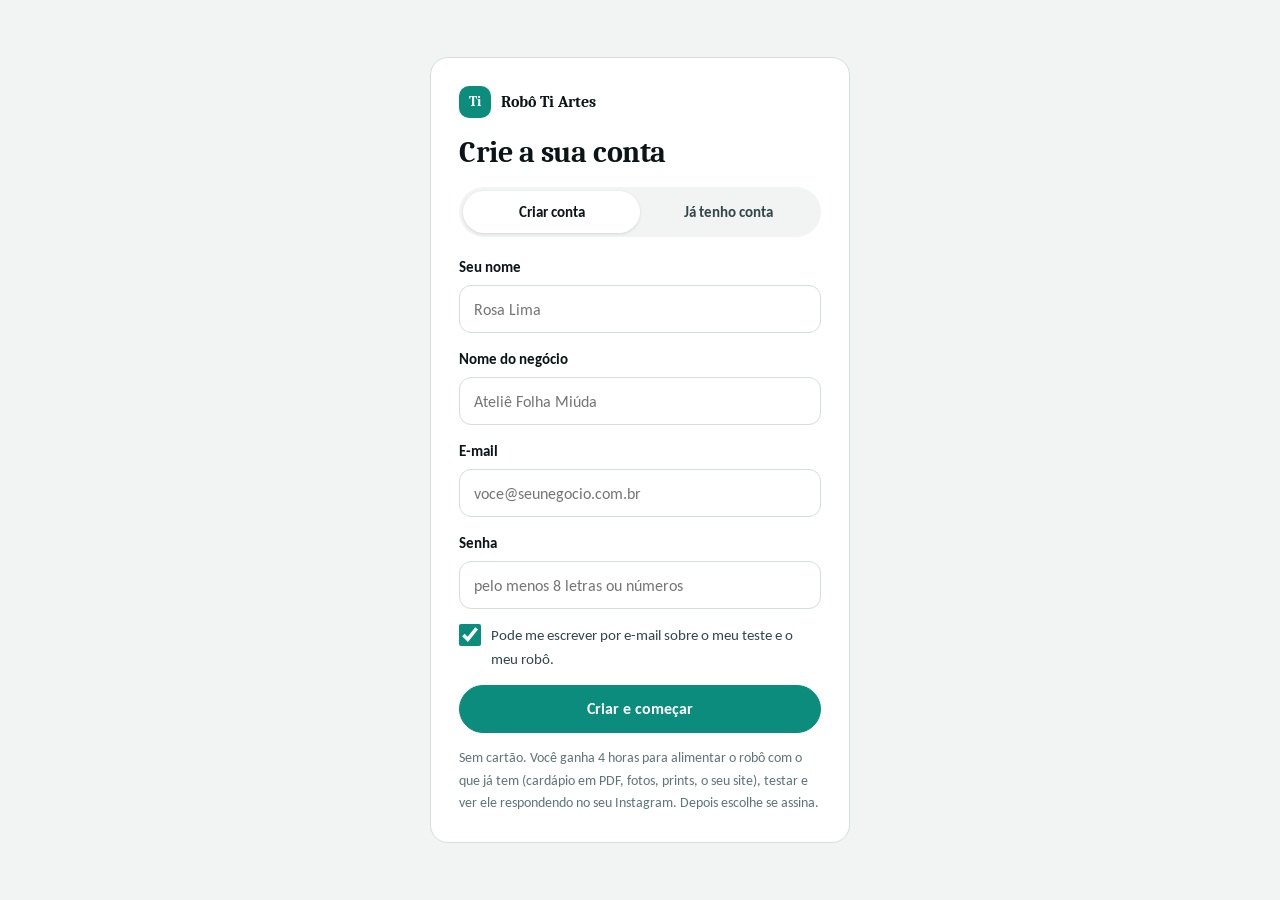
==== entrar.html @ 7086db6b "Site do Robô Ti Artes: página de venda, entrar e painel (robo.tiartes.com.br) Co-Authored-By: Claude" ====
<!doctype html>
<html lang="pt-BR">
<head>
<meta charset="utf-8">
<meta name="viewport" content="width=device-width, initial-scale=1, viewport-fit=cover">
<title>Entrar · Robô Ti Artes</title>
<link rel="preconnect" href="https://fonts.googleapis.com">
<link rel="preconnect" href="https://fonts.gstatic.com" crossorigin>
<link href="https://fonts.googleapis.com/css2?family=Caladea:wght@400;700&family=Carlito:wght@400;700&family=IBM+Plex+Mono:wght@500;600&display=swap" rel="stylesheet">
<link rel="stylesheet" href="estilo.css">
<style>
body { min-height: 100vh; display: grid; place-items: center; padding-block: 32px; padding-left: var(--gut-l); padding-right: var(--gut-r); }
.caixa { width: 100%; max-width: 420px; background: var(--folha); border: 1px solid var(--linha); border-radius: 18px; padding: 28px; display: grid; gap: 18px; }
.marca { display: flex; align-items: center; gap: 10px; text-decoration: none; color: var(--tinta); }
.marca i { width: 32px; height: 32px; border-radius: 10px; background: var(--teal); display: grid; place-items: center; font: 700 14px var(--serif); color: #fff; font-style: normal; }
.marca b { font: 700 16px var(--serif); }
h1 { font-size: 30px; }
.abas { display: grid; grid-template-columns: 1fr 1fr; background: var(--papel); border-radius: 999px; padding: 4px; }
.abas button { min-height: 42px; border: 0; border-radius: 999px; background: transparent; font: 700 15px var(--sans); color: var(--grafite); cursor: pointer; }
.abas button[aria-pressed="true"] { background: var(--folha); color: var(--tinta); box-shadow: 0 1px 3px rgb(0 0 0 / .12); }
form { display: grid; gap: 14px; }
label { display: grid; gap: 6px; font-weight: 700; font-size: 15px; }
input { min-height: 48px; padding: 0 14px; border: 1.5px solid var(--linha); border-radius: 12px; background: var(--folha); color: var(--tinta); font: 400 16px var(--sans); }
input:focus { border-color: var(--teal); outline: none; }
.aceite { display: flex; gap: 10px; align-items: flex-start; font-weight: 400; font-size: 15px; color: var(--grafite); }
.aceite input { width: 22px; height: 22px; min-height: 0; margin: 1px 0 0; accent-color: var(--teal); flex: none; }
.g-caixa { display: grid; gap: 14px; }
.g-caixa[hidden] { display: none; }
.g-bt { width: 100%; min-height: 50px; display: flex; align-items: center; justify-content: center; gap: 12px; border-radius: 999px; border: 1px solid #747775;
  background: #fff; color: #1f1f1f; font: 700 16px var(--sans); cursor: pointer; }
.g-bt:hover { background: #f2f2f2; }
.g-bt:disabled { opacity: .6; cursor: progress; }
.g-bt svg { width: 20px; height: 20px; flex: none; }
.ou { display: flex; align-items: center; gap: 12px; color: var(--grafite); font-size: 14px; }
.ou::before, .ou::after { content: ''; flex: 1; height: 1px; background: var(--linha); }
.erro { background: var(--erro-fundo); color: var(--erro); padding: 10px 14px; border-radius: 10px; font-size: 15px; }
</style>
</head>
<body>
<main class="caixa">
  <a class="marca" href="index.html"><i>Ti</i><b>Robô Ti Artes</b></a>
  <h1 id="titulo">Crie a sua conta</h1>
  <div id="g-caixa" class="g-caixa" hidden>
    <button type="button" class="g-bt" id="g-bt"><svg viewBox="0 0 48 48" aria-hidden="true"><path fill="#EA4335" d="M24 9.5c3.54 0 6.71 1.22 9.21 3.6l6.85-6.85C35.9 2.38 30.47 0 24 0 14.62 0 6.51 5.38 2.56 13.22l7.98 6.19C12.43 13.72 17.74 9.5 24 9.5z"/><path fill="#4285F4" d="M46.98 24.55c0-1.57-.15-3.09-.38-4.55H24v9.02h12.94c-.58 2.96-2.26 5.48-4.78 7.18l7.73 6c4.51-4.18 7.09-10.36 7.09-17.65z"/><path fill="#FBBC05" d="M10.53 28.59c-.48-1.45-.76-2.99-.76-4.59s.27-3.14.76-4.59l-7.98-6.19C.92 16.46 0 20.12 0 24c0 3.88.92 7.54 2.56 10.78l7.97-6.19z"/><path fill="#34A853" d="M24 48c6.48 0 11.93-2.13 15.89-5.81l-7.73-6c-2.15 1.45-4.92 2.3-8.16 2.3-6.26 0-11.57-4.22-13.47-9.91l-7.98 6.19C6.51 42.62 14.62 48 24 48z"/></svg>Continuar com Google</button>
    <p class="ou">ou com e-mail e senha</p>
  </div>
  <div class="abas" role="group" aria-label="Criar conta ou entrar">
    <button type="button" id="aba-criar" aria-pressed="true">Criar conta</button>
    <button type="button" id="aba-entrar" aria-pressed="false">Já tenho conta</button>
  </div>
  <form id="form" novalidate>
    <label id="l-nome">Seu nome<input id="nome" autocomplete="name" placeholder="Rosa Lima"></label>
    <label id="l-negocio">Nome do negócio<input id="negocio" autocomplete="organization" placeholder="Ateliê Folha Miúda"></label>
    <label>E-mail<input id="email" type="email" autocomplete="email" inputmode="email" placeholder="voce@seunegocio.com.br"></label>
    <label>Senha<input id="senha" type="password" autocomplete="new-password" placeholder="pelo menos 8 letras ou números"></label>
    <label class="aceite" id="l-aceite"><input id="aceite" type="checkbox" checked> Pode me escrever por e-mail sobre o meu teste e o meu robô.</label>
    <p class="erro" id="erro" hidden></p>
    <button class="bt" id="enviar" type="submit">Criar e começar</button>
    <p class="dica" id="dica">Sem cartão. Você ganha 4 horas para alimentar o robô com o que já tem (cardápio em PDF, fotos, prints, o seu site), testar e ver ele respondendo no seu Instagram. Depois escolhe se assina.</p>
  </form>
</main>
<script src="config.js"></script>
<script src="sessao.js"></script>
<script>
const q = new URLSearchParams(location.search);
let criando = q.get('criar') === '1' || !q.has('entrar');
const $ = (id) => document.getElementById(id);
function modo(criar) {
  criando = criar;
  $('aba-criar').setAttribute('aria-pressed', String(criar)); $('aba-entrar').setAttribute('aria-pressed', String(!criar));
  $('l-nome').hidden = !criar; $('l-negocio').hidden = !criar; $('dica').hidden = !criar; $('l-aceite').hidden = !criar;
  $('titulo').textContent = criar ? 'Crie a sua conta' : 'Entre na sua conta';
  $('enviar').textContent = criar ? 'Criar e começar' : 'Entrar';
  $('senha').autocomplete = criar ? 'new-password' : 'current-password';
  $('erro').hidden = true;
}
$('aba-criar').onclick = () => modo(true);
$('aba-entrar').onclick = () => modo(false);
modo(criando);
const vaiPainel = (plano) => { location.href = 'painel.html' + (plano ? '?plano=' + encodeURIComponent(plano) : ''); };
if (Sessao.tem() && !q.has('criar') && !/google/.test(location.hash)) vaiPainel(q.get('plano'));

/* Entrar com Google: um clique, sem senha. Conta nova escolhe o nome do negócio no painel. */
(async () => {
  const v = await Sessao.voltaDoGoogle();
  if (v && v.ok) return vaiPainel(v.plano);
  if (v && v.erro) { $('erro').textContent = v.erro; $('erro').hidden = false; }
  try { const p = await (await fetch(ROBO.funcao + '/planos')).json(); if (p.entrar_google) $('g-caixa').hidden = false; } catch (_) { /* sem o botão, fica o e-mail */ }
})();
$('g-bt').onclick = async () => {
  $('g-bt').disabled = true;
  try { await Sessao.google({ plano: q.get('plano') || '' }); }
  catch (e) { $('g-bt').disabled = false; $('erro').textContent = e.message; $('erro').hidden = false; }
};

$('form').addEventListener('submit', async (ev) => {
  ev.preventDefault();
  const email = $('email').value.trim().toLowerCase(), senha = $('senha').value;
  const nome = $('nome').value.trim(), negocio = $('negocio').value.trim();
  const erro = (m) => { $('erro').textContent = m; $('erro').hidden = false; $('enviar').disabled = false; };
  if (!/^[^\s@]+@[^\s@]+\.[^\s@]{2,}$/.test(email)) return erro('Confira o e-mail.');
  if (senha.length < 8) return erro('A senha precisa ter pelo menos 8 letras ou números.');
  if (criando && negocio.length < 2) return erro('Qual é o nome do seu negócio?');
  $('enviar').disabled = true; $('erro').hidden = true;
  try {
    if (criando) {
      const r = await fetch(ROBO.funcao + '/cadastro', { method: 'POST', headers: { 'content-type': 'application/json' }, body: JSON.stringify({ email, senha, nome }) });
      const j = await r.json().catch(() => ({}));
      if (!r.ok) return erro(j.erro || 'Não deu para criar a conta agora.');
    }
    await Sessao.entrar(email, senha);
    if (criando) {
      const c = await Sessao.api('/comecar', { negocio, nome, aceita_contato: $('aceite').checked });
      if (c.erro) return erro(c.erro);
    }
    location.href = 'painel.html' + (q.get('plano') ? '?plano=' + encodeURIComponent(q.get('plano')) : '');
  } catch (e) { if (e.message !== 'login') erro(e.message || 'Algo deu errado. Tente de novo.'); }
});
</script>
</body>
</html>
---- estilo.css ----
/* Robô Ti Artes — o estilo comum da venda, do entrar e do painel (14/11/2026).
   As cores e as letras são as da página antiga dos agentes (ti-artes-os/agentes): breu, teal e papel frio.
   Layout: coluna de leitura de ~68ch com faixas escuras de ponta a ponta; o painel é uma coluna de cartões. */
:root {
  --papel: #F1F4F2;      /* fundo: branco frio, nunca creme */
  --folha: #FFFFFF;      /* cartões */
  --tinta: #0B1416;      /* texto */
  --grafite: #33474A;    /* texto de apoio */
  --cinza: #5F7478;      /* legendas */
  --linha: #D3DEDB;      /* bordas */
  --teal: #0B8C7D;       /* a marca */
  --teal-forte: #08705F; /* botão apertado */
  --teal-fundo: #E7F5F2;
  --sinal: #35E0BF;      /* LED de canal ligado: usar pouco */
  --ambar: #8F6409;      /* "chama um humano" / atenção */
  --ambar-fundo: #FBF3E2;
  --erro: #B3261E;
  --erro-fundo: #FCEDEC;
  --breu: #0B1416;       /* as faixas escuras */
  --breu-2: #13252A;
  --breu-texto: #DCE9E6;
  --breu-apoio: #93AAAE;
  --serif: 'Caladea', 'Bitstream Charter', Georgia, serif;
  --sans: 'Carlito', 'Segoe UI', system-ui, -apple-system, sans-serif;
  --mono: 'IBM Plex Mono', ui-monospace, 'DejaVu Sans Mono', monospace;
  --raio: 14px;
  /* vidro dos menus (o mesmo jeito do menu-lateral-vidro): tinta translúcida + desfoque + um fio de luz em cima */
  --vidro: rgba(255, 255, 255, .58);
  --vidro-borda: rgba(255, 255, 255, .75);
  --vidro-luz: inset 0 1px 0 rgba(255, 255, 255, .9);
  --vidro-sombra: 0 18px 40px -22px rgba(11, 20, 22, .45);
  --pilula: linear-gradient(180deg, rgba(255, 255, 255, .95), rgba(255, 255, 255, .7));
  --pilula-borda: rgba(11, 140, 125, .35);
  --vidro-escuro: rgba(11, 20, 22, .52);
  --gut-l: max(16px, env(safe-area-inset-left, 0px));
  --gut-r: max(16px, env(safe-area-inset-right, 0px));
}
@media (prefers-color-scheme: dark) {
  :root:not([data-theme="light"]) {
    --papel: #0E1A1C; --folha: #142427; --tinta: #E4EEEC; --grafite: #BCCDCA; --cinza: #8FA6A9; --linha: #26393C;
    --teal: #2BB3A2; --teal-forte: #3CC9B7; --teal-fundo: #12302D; --ambar: #E0B054; --ambar-fundo: #2E2612;
    --erro: #F2948D; --erro-fundo: #3A1D1B; --breu: #071012; --breu-2: #102023; color-scheme: dark;
    --vidro: rgba(20, 36, 39, .55); --vidro-borda: rgba(255, 255, 255, .10); --vidro-luz: inset 0 1px 0 rgba(255, 255, 255, .08); --vidro-sombra: 0 18px 40px -20px rgba(0, 0, 0, .7); --pilula: linear-gradient(180deg, rgba(255, 255, 255, .16), rgba(255, 255, 255, .05)); --pilula-borda: rgba(53, 224, 191, .35);
  }
}
:root[data-theme="dark"] {
  --papel: #0E1A1C; --folha: #142427; --tinta: #E4EEEC; --grafite: #BCCDCA; --cinza: #8FA6A9; --linha: #26393C;
  --teal: #2BB3A2; --teal-forte: #3CC9B7; --teal-fundo: #12302D; --ambar: #E0B054; --ambar-fundo: #2E2612;
  --erro: #F2948D; --erro-fundo: #3A1D1B; --breu: #071012; --breu-2: #102023; color-scheme: dark;
  --vidro: rgba(20, 36, 39, .55); --vidro-borda: rgba(255, 255, 255, .10); --vidro-luz: inset 0 1px 0 rgba(255, 255, 255, .08); --vidro-sombra: 0 18px 40px -20px rgba(0, 0, 0, .7); --pilula: linear-gradient(180deg, rgba(255, 255, 255, .16), rgba(255, 255, 255, .05)); --pilula-borda: rgba(53, 224, 191, .35);
}

* { box-sizing: border-box; }
[hidden] { display: none !important; }   /* sem isto, um display:flex/grid ganha do hidden e o que era para sumir aparece */
body { margin: 0; background: var(--papel); color: var(--tinta); font-family: var(--sans); font-size: 17px; line-height: 1.6; -webkit-font-smoothing: antialiased; }
h1, h2, h3 { font-family: var(--serif); letter-spacing: -0.015em; line-height: 1.12; text-wrap: balance; margin: 0; }
p { margin: 0; }
a { color: var(--teal); }
:focus-visible { outline: 3px solid var(--sinal); outline-offset: 2px; border-radius: 6px; }
.miolo { width: 100%; max-width: 1080px; margin: 0 auto; padding-left: var(--gut-l); padding-right: var(--gut-r); }
.rotulo { font-family: var(--mono); font-size: 12px; font-weight: 600; letter-spacing: 0.14em; text-transform: uppercase; color: var(--teal); }
.dica { font-size: 14px; color: var(--cinza); }
.num { font-variant-numeric: tabular-nums; }

.bt { display: inline-flex; align-items: center; justify-content: center; gap: 8px; min-height: 48px; padding: 0 22px; border-radius: 999px; border: 1.5px solid var(--teal);
  background: var(--teal); color: #fff; font: 700 16px/1 var(--sans); text-decoration: none; cursor: pointer; transition: background .15s, transform .15s; }
.bt:hover { background: var(--teal-forte); border-color: var(--teal-forte); }
.bt:active { transform: translateY(1px); }
.bt.fraco { background: transparent; color: var(--teal); }
.bt.fraco:hover { background: var(--teal-fundo); }
.bt:disabled { opacity: .55; cursor: progress; }
.bt.pequeno { min-height: 44px; padding: 0 16px; font-size: 15px; }

.selo { display: inline-flex; align-items: center; gap: 6px; padding: 4px 10px; border-radius: 999px; font: 600 12px/1.4 var(--mono); letter-spacing: .04em; }
.selo.ok { background: var(--teal-fundo); color: var(--teal); }
.selo.ok::before { content: ''; width: 7px; height: 7px; border-radius: 50%; background: var(--sinal); box-shadow: 0 0 0 2px color-mix(in srgb, var(--sinal) 30%, transparent); }
.selo.atencao { background: var(--ambar-fundo); color: var(--ambar); }
.selo.desligado { background: var(--linha); color: var(--grafite); }
.selo.breve { background: var(--ambar-fundo); color: var(--ambar); }

/* ---------- vidro ---------- */
.vidro { background: var(--vidro); border: 1px solid var(--vidro-borda); box-shadow: var(--vidro-luz), var(--vidro-sombra);
  -webkit-backdrop-filter: blur(18px) saturate(160%); backdrop-filter: blur(18px) saturate(160%); }
@supports not ((backdrop-filter: blur(1px)) or (-webkit-backdrop-filter: blur(1px))) { .vidro { background: var(--folha); } }
/* as abas: uma pílula só, que desliza até a aba escolhida */
.trilho { position: relative; display: flex; gap: 2px; overflow-x: auto; scrollbar-width: none; padding: 4px; border-radius: 999px; }
.trilho::-webkit-scrollbar { display: none; }
.trilho a { position: relative; z-index: 1; flex: 0 0 auto; min-height: 40px; display: flex; align-items: center; padding: 0 15px; border-radius: 999px;
  color: var(--grafite); text-decoration: none; font-weight: 700; font-size: 15.5px; transition: color .2s; }
.trilho a:hover { color: var(--tinta); }
.trilho a[aria-current="page"] { color: var(--teal); }
.trilho .pilula { position: absolute; z-index: 0; top: 4px; left: 0; height: calc(100% - 8px); width: 0; border-radius: 999px; background: var(--pilula);
  box-shadow: inset 0 0 0 1px var(--pilula-borda), 0 6px 16px -8px rgba(11, 20, 22, .4); transition: transform .32s cubic-bezier(.3, 1.3, .5, 1), width .32s cubic-bezier(.3, 1.3, .5, 1); pointer-events: none; }

@media (prefers-reduced-motion: reduce) { * { animation: none !important; transition: none !important; } }
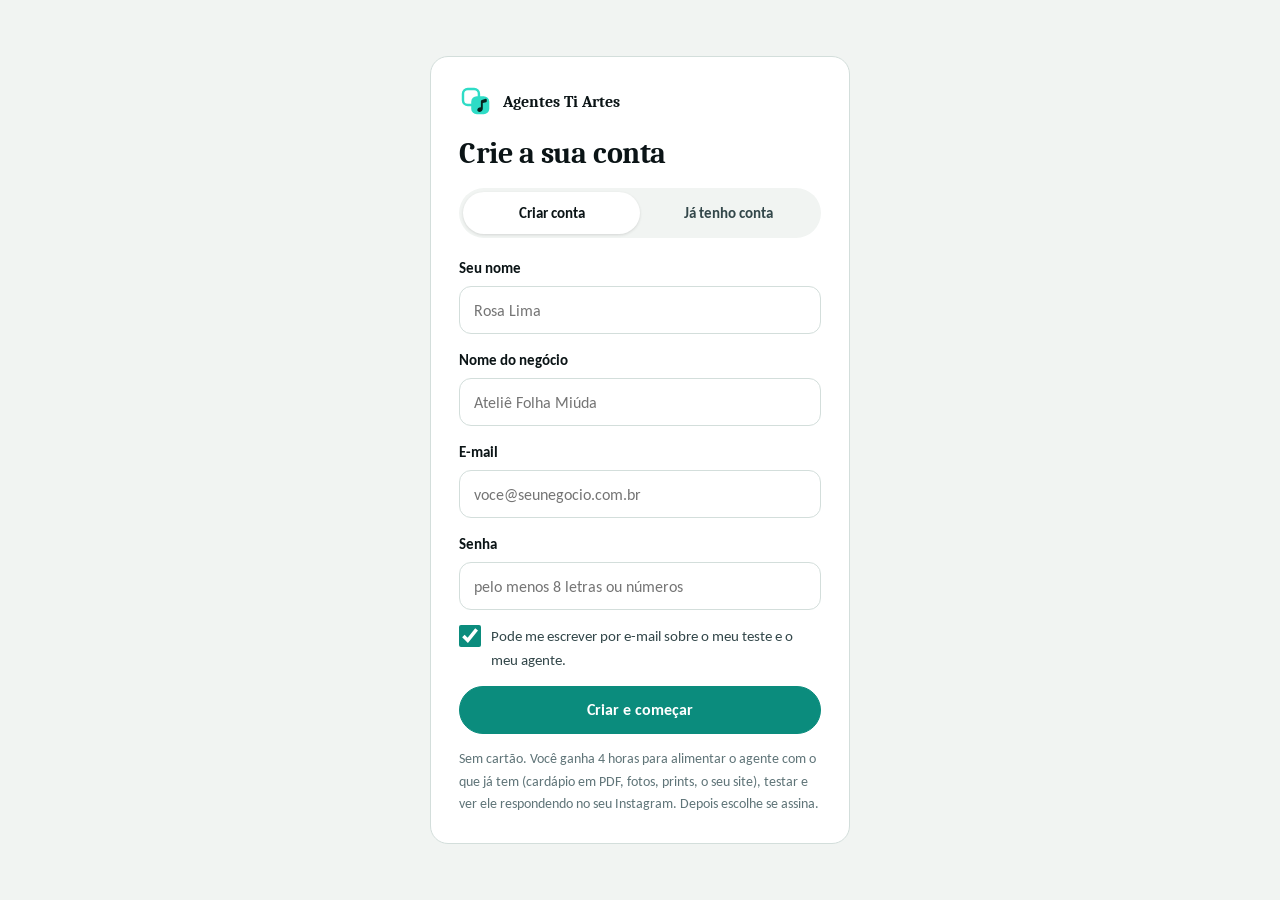
==== commit 7277811e: "Agentes Ti Artes: vitrine nova (dor, "agente", exemplos e os três jeitos), logo oficial, cupom e o a" ====
--- a/entrar.html
+++ b/entrar.html
@@ -3,7 +3,9 @@
 <head>
 <meta charset="utf-8">
 <meta name="viewport" content="width=device-width, initial-scale=1, viewport-fit=cover">
-<title>Entrar · Robô Ti Artes</title>
+<title>Entrar · Agentes Ti Artes</title>
+<link rel="icon" href="logo.svg" type="image/svg+xml">
+<link rel="apple-touch-icon" href="apple-touch-icon.png">
 <link rel="preconnect" href="https://fonts.googleapis.com">
 <link rel="preconnect" href="https://fonts.gstatic.com" crossorigin>
 <link href="https://fonts.googleapis.com/css2?family=Caladea:wght@400;700&family=Carlito:wght@400;700&family=IBM+Plex+Mono:wght@500;600&display=swap" rel="stylesheet">
@@ -12,7 +14,10 @@
 body { min-height: 100vh; display: grid; place-items: center; padding-block: 32px; padding-left: var(--gut-l); padding-right: var(--gut-r); }
 .caixa { width: 100%; max-width: 420px; background: var(--folha); border: 1px solid var(--linha); border-radius: 18px; padding: 28px; display: grid; gap: 18px; }
 .marca { display: flex; align-items: center; gap: 10px; text-decoration: none; color: var(--tinta); }
-.marca i { width: 32px; height: 32px; border-radius: 10px; background: var(--teal); display: grid; place-items: center; font: 700 14px var(--serif); color: #fff; font-style: normal; }
+.marca img { width: 34px; height: 34px; display: block; }
+.cupom-selo { margin: 0; padding: 10px 14px; border-radius: 12px; background: rgba(53, 224, 191, .12); border: 1px solid rgba(53, 224, 191, .35); color: inherit; font-size: 15px; line-height: 1.45; }
+.cupom-selo[hidden] { display: none; }
+.cupom-selo b { font-family: var(--mono, ui-monospace); letter-spacing: .06em; }
 .marca b { font: 700 16px var(--serif); }
 h1 { font-size: 30px; }
 .abas { display: grid; grid-template-columns: 1fr 1fr; background: var(--papel); border-radius: 999px; padding: 4px; }
@@ -38,7 +43,8 @@
 </head>
 <body>
 <main class="caixa">
-  <a class="marca" href="index.html"><i>Ti</i><b>Robô Ti Artes</b></a>
+  <a class="marca" href="index.html"><img src="logo.svg" alt="" width="34" height="34"><b>Agentes Ti Artes</b></a>
+  <p class="cupom-selo" id="cupom-selo" hidden></p>
   <h1 id="titulo">Crie a sua conta</h1>
   <div id="g-caixa" class="g-caixa" hidden>
     <button type="button" class="g-bt" id="g-bt"><svg viewBox="0 0 48 48" aria-hidden="true"><path fill="#EA4335" d="M24 9.5c3.54 0 6.71 1.22 9.21 3.6l6.85-6.85C35.9 2.38 30.47 0 24 0 14.62 0 6.51 5.38 2.56 13.22l7.98 6.19C12.43 13.72 17.74 9.5 24 9.5z"/><path fill="#4285F4" d="M46.98 24.55c0-1.57-.15-3.09-.38-4.55H24v9.02h12.94c-.58 2.96-2.26 5.48-4.78 7.18l7.73 6c4.51-4.18 7.09-10.36 7.09-17.65z"/><path fill="#FBBC05" d="M10.53 28.59c-.48-1.45-.76-2.99-.76-4.59s.27-3.14.76-4.59l-7.98-6.19C.92 16.46 0 20.12 0 24c0 3.88.92 7.54 2.56 10.78l7.97-6.19z"/><path fill="#34A853" d="M24 48c6.48 0 11.93-2.13 15.89-5.81l-7.73-6c-2.15 1.45-4.92 2.3-8.16 2.3-6.26 0-11.57-4.22-13.47-9.91l-7.98 6.19C6.51 42.62 14.62 48 24 48z"/></svg>Continuar com Google</button>
@@ -53,10 +59,10 @@
     <label id="l-negocio">Nome do negócio<input id="negocio" autocomplete="organization" placeholder="Ateliê Folha Miúda"></label>
     <label>E-mail<input id="email" type="email" autocomplete="email" inputmode="email" placeholder="voce@seunegocio.com.br"></label>
     <label>Senha<input id="senha" type="password" autocomplete="new-password" placeholder="pelo menos 8 letras ou números"></label>
-    <label class="aceite" id="l-aceite"><input id="aceite" type="checkbox" checked> Pode me escrever por e-mail sobre o meu teste e o meu robô.</label>
+    <label class="aceite" id="l-aceite"><input id="aceite" type="checkbox" checked> Pode me escrever por e-mail sobre o meu teste e o meu agente.</label>
     <p class="erro" id="erro" hidden></p>
     <button class="bt" id="enviar" type="submit">Criar e começar</button>
-    <p class="dica" id="dica">Sem cartão. Você ganha 4 horas para alimentar o robô com o que já tem (cardápio em PDF, fotos, prints, o seu site), testar e ver ele respondendo no seu Instagram. Depois escolhe se assina.</p>
+    <p class="dica" id="dica">Sem cartão. Você ganha 4 horas para alimentar o agente com o que já tem (cardápio em PDF, fotos, prints, o seu site), testar e ver ele respondendo no seu Instagram. Depois escolhe se assina.</p>
   </form>
 </main>
 <script src="config.js"></script>
@@ -77,6 +83,11 @@
 $('aba-criar').onclick = () => modo(true);
 $('aba-entrar').onclick = () => modo(false);
 modo(criando);
+/* o cupom dos chegados (entrar.html?cupom=CODIGO): fica guardado até a conta existir; o painel aplica (uma vez) */
+const cupom = (q.get('cupom') || '').trim().toUpperCase().replace(/[^A-Z0-9]/g, '').slice(0, 30);
+if (cupom) { try { localStorage.setItem('robo-cupom', cupom); } catch (_) { /* sem armazenamento: vale pelo e-mail */ } }
+const cupomAgora = cupom || (() => { try { return localStorage.getItem('robo-cupom') || ''; } catch (_) { return ''; } })();
+if (cupomAgora) { $('cupom-selo').innerHTML = `Cupom <b>${cupomAgora.replace(/[<>&]/g, '')}</b>: o seu teste grátis fica maior. Vale assim que a conta for criada.`; $('cupom-selo').hidden = false; }
 const vaiPainel = (plano) => { location.href = 'painel.html' + (plano ? '?plano=' + encodeURIComponent(plano) : ''); };
 if (Sessao.tem() && !q.has('criar') && !/google/.test(location.hash)) vaiPainel(q.get('plano'));
 
@@ -110,7 +121,8 @@
     }
     await Sessao.entrar(email, senha);
     if (criando) {
-      const c = await Sessao.api('/comecar', { negocio, nome, aceita_contato: $('aceite').checked });
+      const c = await Sessao.api('/comecar', { negocio, nome, aceita_contato: $('aceite').checked, cupom: cupomAgora || undefined });
+      if (cupomAgora && (c.teste && c.teste.cupom || c.aviso_cupom)) { try { localStorage.removeItem('robo-cupom'); } catch (_) { /* tudo bem */ } }
       if (c.erro) return erro(c.erro);
     }
     location.href = 'painel.html' + (q.get('plano') ? '?plano=' + encodeURIComponent(q.get('plano')) : '');
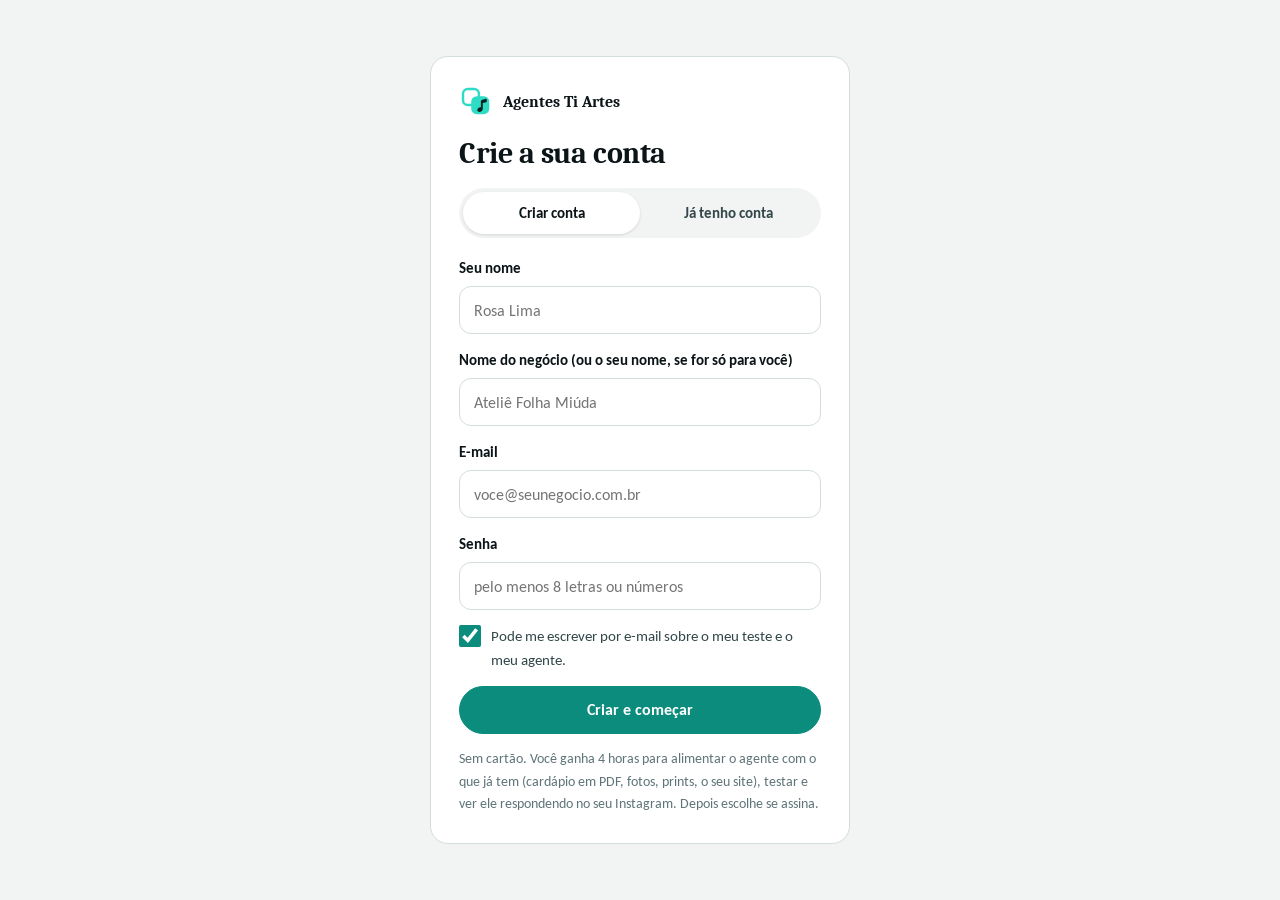
==== commit ef8d2d49: "Vitrine: os 4 planos, "não é chatbot", o plano Assistente para qualquer pessoa, termos e privacidade" ====
--- a/entrar.html
+++ b/entrar.html
@@ -56,7 +56,7 @@
   </div>
   <form id="form" novalidate>
     <label id="l-nome">Seu nome<input id="nome" autocomplete="name" placeholder="Rosa Lima"></label>
-    <label id="l-negocio">Nome do negócio<input id="negocio" autocomplete="organization" placeholder="Ateliê Folha Miúda"></label>
+    <label id="l-negocio">Nome do negócio (ou o seu nome, se for só para você)<input id="negocio" autocomplete="organization" placeholder="Ateliê Folha Miúda"></label>
     <label>E-mail<input id="email" type="email" autocomplete="email" inputmode="email" placeholder="voce@seunegocio.com.br"></label>
     <label>Senha<input id="senha" type="password" autocomplete="new-password" placeholder="pelo menos 8 letras ou números"></label>
     <label class="aceite" id="l-aceite"><input id="aceite" type="checkbox" checked> Pode me escrever por e-mail sobre o meu teste e o meu agente.</label>
